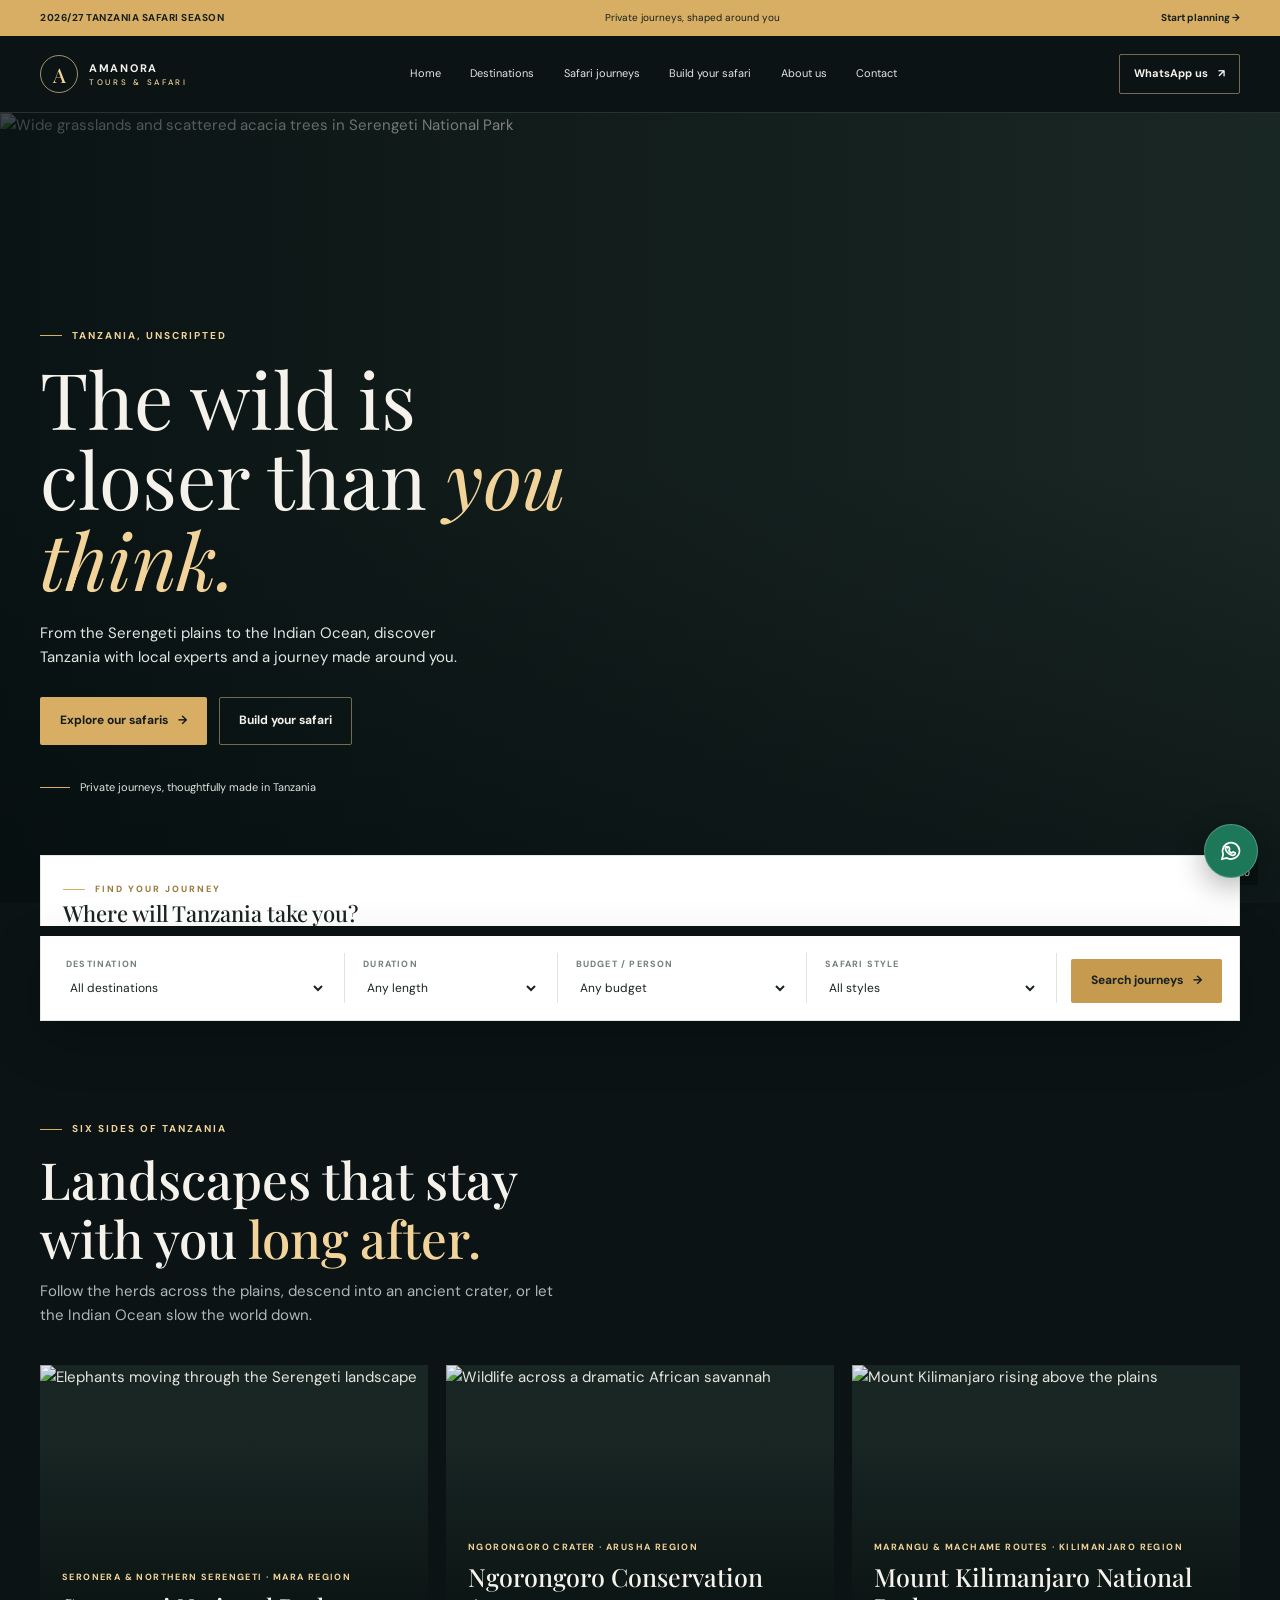
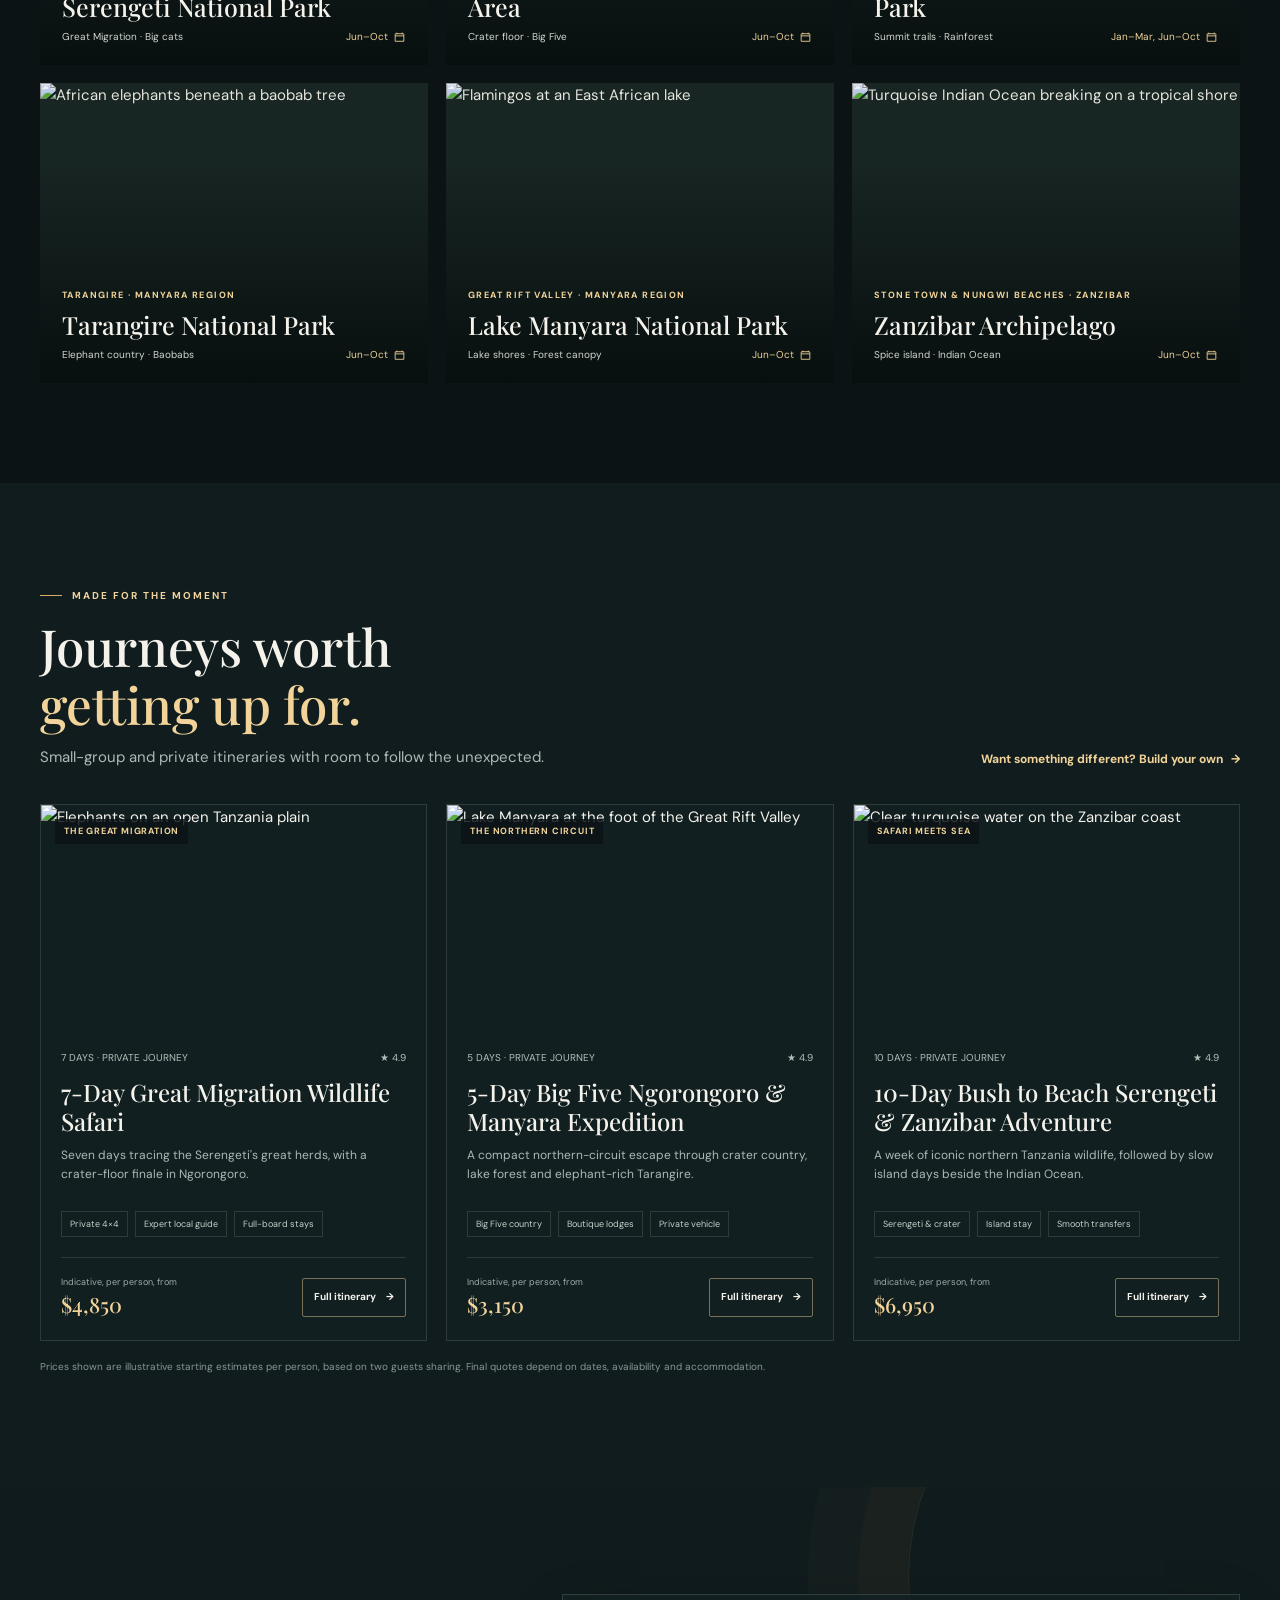
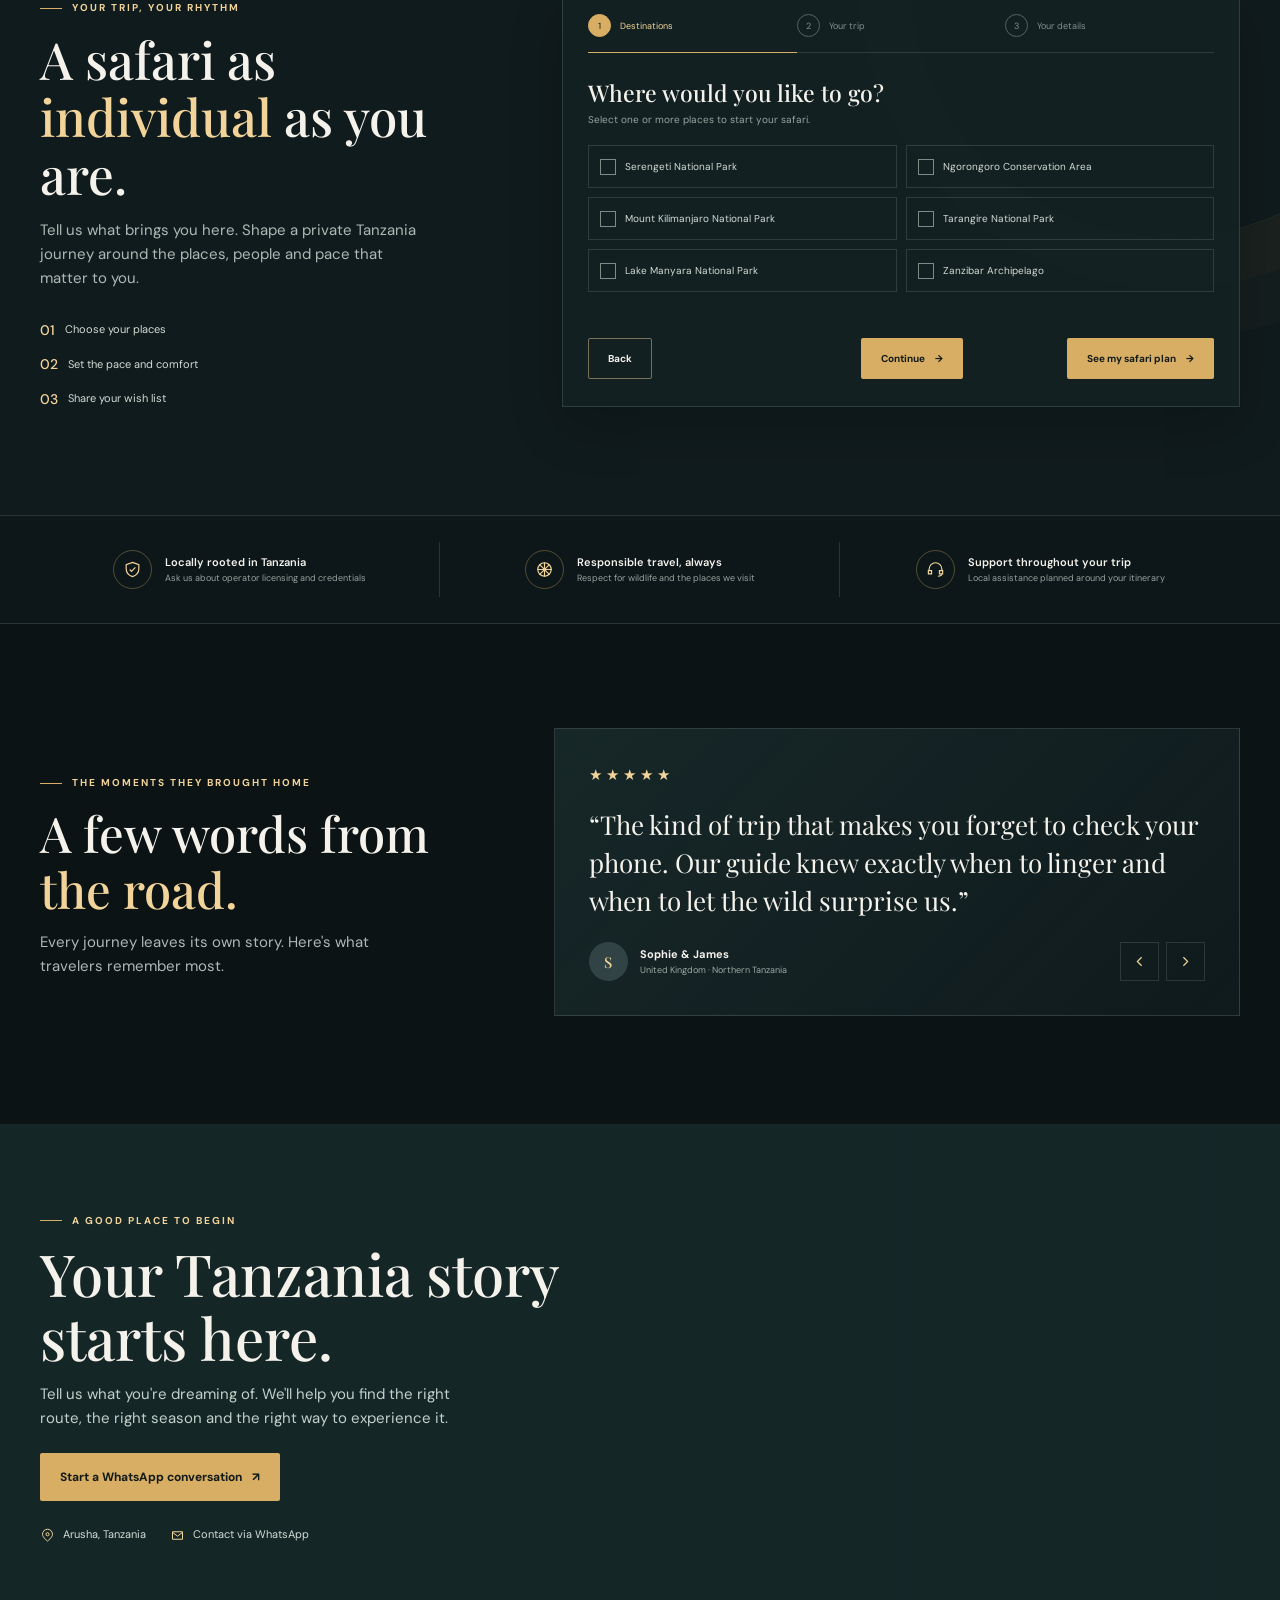
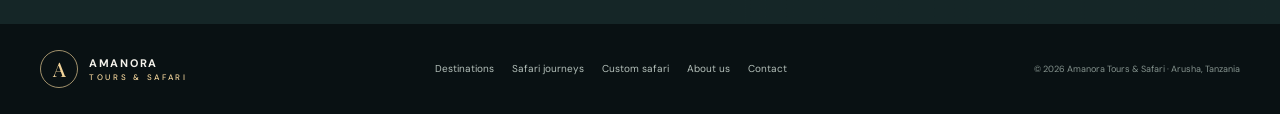
==== index.html @ 61868053 "Add files via upload" ====
<!doctype html>
<html lang="en">
<head>
  <meta charset="utf-8">
  <meta name="viewport" content="width=device-width, initial-scale=1">
  <meta name="theme-color" content="#0b1315">
  <meta name="description" content="Private Tanzania safaris shaped around your pace, from the Serengeti plains to the Indian Ocean.">
  <title>Amanora Tours & Safari | Tanzania, Unscripted</title>
  <link rel="preconnect" href="https://fonts.googleapis.com">
  <link rel="preconnect" href="https://fonts.gstatic.com" crossorigin>
  <link href="https://fonts.googleapis.com/css2?family=DM+Sans:wght@400;500;600;700&family=Playfair+Display:wght@400;500;600&display=swap" rel="stylesheet">
  <link rel="stylesheet" href="styles.css">
</head>
<body>
  <div class="season-bar"><div class="wrap season-bar-inner"><span>2026/27 Tanzania safari season</span><span>Private journeys, shaped around you</span><a href="#builder">Start planning <span aria-hidden="true">→</span></a></div></div>
  <header class="site-header">
    <div class="wrap nav-shell">
      <a class="brand" href="#home" aria-label="Amanora Tours and Safari home">
        <span class="brand-mark" aria-hidden="true">A</span>
        <span class="brand-name">AMANORA<small>TOURS &amp; SAFARI</small></span>
      </a>
      <nav class="nav-links" id="primary-navigation" aria-label="Main navigation">
        <a href="index.html">Home</a>
        <a href="destinations.html">Destinations</a>
        <a href="safaris.html">Safari journeys</a>
        <a href="#builder">Build your safari</a>
        <a href="about.html">About us</a>
        <a href="contact.html">Contact</a>
      </nav>
      <div class="nav-actions">
        <a class="button button-outline whatsapp-link" href="https://wa.me/919779912753?text=Hello%20Amanora%2C%20I%27d%20love%20to%20plan%20a%20Tanzania%20safari." target="_blank" rel="noopener" aria-label="Start a WhatsApp consultation">WhatsApp us <span aria-hidden="true">↗</span></a>
        <button class="menu-toggle" type="button" aria-label="Open navigation" aria-expanded="false" aria-controls="primary-navigation">
          <svg viewBox="0 0 24 24" fill="none" stroke="currentColor" stroke-width="1.7" aria-hidden="true"><path d="M4 7h16M4 12h16M4 17h16"/></svg>
        </button>
      </div>
    </div>
  </header>

  <main>
    <section class="hero" id="home" aria-labelledby="hero-title">
      <img class="hero-image" src="https://upload.wikimedia.org/wikipedia/commons/thumb/0/0b/Serengeti-Landscape-2012.JPG/1920px-Serengeti-Landscape-2012.JPG" alt="Wide grasslands and scattered acacia trees in Serengeti National Park" fetchpriority="high">
      <div class="wrap">
        <div class="hero-content">
          <span class="eyebrow">Tanzania, unscripted</span>
          <h1 id="hero-title">The wild is<br>closer than <em>you think.</em></h1>
          <p class="hero-copy">From the Serengeti plains to the Indian Ocean, discover Tanzania with local experts and a journey made around you.</p>
          <div class="hero-actions">
            <a class="button" href="#packages">Explore our safaris <span aria-hidden="true">→</span></a>
            <a class="button button-outline" href="#builder">Build your safari</a>
          </div>
          <div class="hero-note"><span></span> Private journeys, thoughtfully made in Tanzania</div>
        </div>
      </div>
      <a class="hero-credit" href="https://commons.wikimedia.org/wiki/File:Serengeti-Landscape-2012.JPG" target="_blank" rel="noopener">Photo: Bjørn Christian Tørrissen · CC BY-SA 3.0</a>
    </section>

    <div class="wrap search-wrap" aria-label="Find a safari">
      <div class="search-intro"><span class="eyebrow">Find your journey</span><h2>Where will Tanzania take you?</h2></div>
      <form class="search-bar" id="package-filter">
        <div class="search-field">
          <label for="filter-destination">Destination</label>
          <select id="filter-destination" name="destination">
            <option value="all">All destinations</option>
            <option value="serengeti">Serengeti</option>
            <option value="ngorongoro">Ngorongoro</option>
            <option value="manyara">Lake Manyara</option>
            <option value="tarangire">Tarangire</option>
            <option value="zanzibar">Zanzibar</option>
            <option value="kilimanjaro">Kilimanjaro</option>
          </select>
        </div>
        <div class="search-field">
          <label for="filter-duration">Duration</label>
          <select id="filter-duration" name="duration">
            <option value="all">Any length</option>
            <option value="short">1–5 days</option>
            <option value="week">6–8 days</option>
            <option value="long">9+ days</option>
          </select>
        </div>
        <div class="search-field">
          <label for="filter-budget">Budget / person</label>
          <select id="filter-budget" name="budget">
            <option value="all">Any budget</option>
            <option value="4500">Up to $4,500</option>
            <option value="6500">Up to $6,500</option>
            <option value="9000">Up to $9,000</option>
          </select>
        </div>
        <div class="search-field">
          <label for="filter-style">Safari style</label>
          <select id="filter-style" name="style">
            <option value="all">All styles</option>
            <option value="migration">Wildlife &amp; migration</option>
            <option value="classic">Classic safari</option>
            <option value="bush-beach">Bush &amp; beach</option>
          </select>
        </div>
        <button class="button" type="submit">Search journeys <span aria-hidden="true">→</span></button>
      </form>
    </div>

    <section class="destinations" id="destinations" aria-labelledby="destinations-title">
      <div class="wrap">
        <div class="section-heading">
          <span class="eyebrow">Six sides of Tanzania</span>
          <h2 id="destinations-title">Landscapes that stay<br>with you <span class="gold">long after.</span></h2>
          <p>Follow the herds across the plains, descend into an ancient crater, or let the Indian Ocean slow the world down.</p>
        </div>
        <div class="destination-grid">
          <a class="destination-card" href="#packages" data-set-destination="serengeti" aria-label="Explore Serengeti National Park safaris">
            <img src="https://images.unsplash.com/photo-1516426122078-c23e76319801?auto=format&fit=crop&w=900&q=85" alt="Elephants moving through the Serengeti landscape" loading="lazy">
            <div class="destination-info"><span class="destination-region">Seronera &amp; Northern Serengeti · Mara Region</span><h3>Serengeti National Park</h3><div class="destination-meta"><span>Great Migration · Big cats</span><span>Jun–Oct <svg viewBox="0 0 24 24" fill="none" stroke="currentColor" stroke-width="1.6" aria-hidden="true"><path d="M7 3v3m10-3v3M4 9h16M5 5h14a1 1 0 0 1 1 1v13H4V6a1 1 0 0 1 1-1Z"/></svg></span></div></div>
          </a>
          <a class="destination-card" href="#packages" data-set-destination="ngorongoro" aria-label="Explore Ngorongoro Conservation Area safaris">
            <img src="https://images.unsplash.com/photo-1516026672322-bc52d61a55d5?auto=format&fit=crop&w=900&q=85" alt="Wildlife across a dramatic African savannah" loading="lazy">
            <div class="destination-info"><span class="destination-region">Ngorongoro Crater · Arusha Region</span><h3>Ngorongoro Conservation Area</h3><div class="destination-meta"><span>Crater floor · Big Five</span><span>Jun–Oct <svg viewBox="0 0 24 24" fill="none" stroke="currentColor" stroke-width="1.6" aria-hidden="true"><path d="M7 3v3m10-3v3M4 9h16M5 5h14a1 1 0 0 1 1 1v13H4V6a1 1 0 0 1 1-1Z"/></svg></span></div></div>
          </a>
          <a class="destination-card" href="#builder" data-set-destination="kilimanjaro" aria-label="Plan a Mount Kilimanjaro National Park journey">
            <img src="https://images.unsplash.com/photo-1609198092458-38a293c7ac4b?auto=format&fit=crop&w=900&q=85" alt="Mount Kilimanjaro rising above the plains" loading="lazy">
            <div class="destination-info"><span class="destination-region">Marangu &amp; Machame Routes · Kilimanjaro Region</span><h3>Mount Kilimanjaro National Park</h3><div class="destination-meta"><span>Summit trails · Rainforest</span><span>Jan–Mar, Jun–Oct <svg viewBox="0 0 24 24" fill="none" stroke="currentColor" stroke-width="1.6" aria-hidden="true"><path d="M7 3v3m10-3v3M4 9h16M5 5h14a1 1 0 0 1 1 1v13H4V6a1 1 0 0 1 1-1Z"/></svg></span></div></div>
          </a>
          <a class="destination-card" href="#packages" data-set-destination="tarangire" aria-label="Explore Tarangire National Park safaris">
            <img src="https://images.unsplash.com/photo-1534177616072-ef7dc120449d?auto=format&fit=crop&w=900&q=85" alt="African elephants beneath a baobab tree" loading="lazy">
            <div class="destination-info"><span class="destination-region">Tarangire · Manyara Region</span><h3>Tarangire National Park</h3><div class="destination-meta"><span>Elephant country · Baobabs</span><span>Jun–Oct <svg viewBox="0 0 24 24" fill="none" stroke="currentColor" stroke-width="1.6" aria-hidden="true"><path d="M7 3v3m10-3v3M4 9h16M5 5h14a1 1 0 0 1 1 1v13H4V6a1 1 0 0 1 1-1Z"/></svg></span></div></div>
          </a>
          <a class="destination-card" href="#packages" data-set-destination="manyara" aria-label="Explore Lake Manyara National Park safaris">
            <img src="https://images.unsplash.com/photo-1549366021-9f761d450615?auto=format&fit=crop&w=900&q=85" alt="Flamingos at an East African lake" loading="lazy">
            <div class="destination-info"><span class="destination-region">Great Rift Valley · Manyara Region</span><h3>Lake Manyara National Park</h3><div class="destination-meta"><span>Lake shores · Forest canopy</span><span>Jun–Oct <svg viewBox="0 0 24 24" fill="none" stroke="currentColor" stroke-width="1.6" aria-hidden="true"><path d="M7 3v3m10-3v3M4 9h16M5 5h14a1 1 0 0 1 1 1v13H4V6a1 1 0 0 1 1-1Z"/></svg></span></div></div>
          </a>
          <a class="destination-card" href="#builder" data-set-destination="zanzibar" aria-label="Plan a Zanzibar Archipelago stay">
            <img src="https://images.unsplash.com/photo-1500375592092-40eb2168fd21?auto=format&fit=crop&w=900&q=85" alt="Turquoise Indian Ocean breaking on a tropical shore" loading="lazy">
            <div class="destination-info"><span class="destination-region">Stone Town &amp; Nungwi Beaches · Zanzibar</span><h3>Zanzibar Archipelago</h3><div class="destination-meta"><span>Spice island · Indian Ocean</span><span>Jun–Oct <svg viewBox="0 0 24 24" fill="none" stroke="currentColor" stroke-width="1.6" aria-hidden="true"><path d="M7 3v3m10-3v3M4 9h16M5 5h14a1 1 0 0 1 1 1v13H4V6a1 1 0 0 1 1-1Z"/></svg></span></div></div>
          </a>
        </div>
      </div>
    </section>

    <section class="packages" id="packages" aria-labelledby="packages-title">
      <div class="wrap">
        <div class="package-top">
          <div class="section-heading">
            <span class="eyebrow">Made for the moment</span>
            <h2 id="packages-title">Journeys worth<br><span class="gold">getting up for.</span></h2>
            <p>Small-group and private itineraries with room to follow the unexpected.</p>
          </div>
          <a class="text-link" href="#builder">Want something different? Build your own <span aria-hidden="true">→</span></a>
        </div>
        <div class="package-grid" id="package-list" aria-live="polite"></div>
        <p class="price-note">Prices shown are illustrative starting estimates per person, based on two guests sharing. Final quotes depend on dates, availability and accommodation.</p>
      </div>
    </section>

    <section class="builder" id="builder" aria-labelledby="builder-title">
      <div class="wrap builder-layout">
        <div class="builder-intro">
          <span class="eyebrow">Your trip, your rhythm</span>
          <h2 id="builder-title">A safari as <span class="gold">individual</span> as you are.</h2>
          <p>Tell us what brings you here. Shape a private Tanzania journey around the places, people and pace that matter to you.</p>
          <div class="builder-points"><span><b>01</b> Choose your places</span><span><b>02</b> Set the pace and comfort</span><span><b>03</b> Share your wish list</span></div>
        </div>
        <div class="builder-panel">
          <div class="builder-progress" aria-label="Safari builder progress">
            <div class="progress-step active" data-progress="1"><span>1</span> Destinations</div>
            <div class="progress-step" data-progress="2"><span>2</span> Your trip</div>
            <div class="progress-step" data-progress="3"><span>3</span> Your details</div>
          </div>
          <form class="builder-form" id="builder-form" novalidate>
            <div class="form-step" data-step="1">
              <h3>Where would you like to go?</h3>
              <p class="form-hint">Select one or more places to start your safari.</p>
              <div class="choice-grid">
                <div class="choice"><input id="place-serengeti" name="places" type="checkbox" value="Serengeti National Park"><label for="place-serengeti">Serengeti National Park</label></div>
                <div class="choice"><input id="place-ngorongoro" name="places" type="checkbox" value="Ngorongoro Conservation Area"><label for="place-ngorongoro">Ngorongoro Conservation Area</label></div>
                <div class="choice"><input id="place-kilimanjaro" name="places" type="checkbox" value="Mount Kilimanjaro National Park"><label for="place-kilimanjaro">Mount Kilimanjaro National Park</label></div>
                <div class="choice"><input id="place-tarangire" name="places" type="checkbox" value="Tarangire National Park"><label for="place-tarangire">Tarangire National Park</label></div>
                <div class="choice"><input id="place-manyara" name="places" type="checkbox" value="Lake Manyara National Park"><label for="place-manyara">Lake Manyara National Park</label></div>
                <div class="choice"><input id="place-zanzibar" name="places" type="checkbox" value="Zanzibar Archipelago"><label for="place-zanzibar">Zanzibar Archipelago</label></div>
              </div>
            </div>
            <div class="form-step" data-step="2" hidden>
              <h3>Set the shape of your trip.</h3>
              <p class="form-hint">Dates can be flexible; this helps us tailor a first idea.</p>
              <div class="form-fields">
                <label>Arrival date<input name="date" type="date" required></label>
                <label>Travelers<select name="guests" required><option value="">Select guests</option><option>1 traveler</option><option>2 travelers</option><option>3 travelers</option><option>4 travelers</option><option>5+ travelers</option></select></label>
                <label class="full">Comfort tier<select name="comfort" required><option value="">Choose your style</option><option>Luxury lodge</option><option>Tented camp</option><option>Budget safari</option></select></label>
              </div>
            </div>
            <div class="form-step" data-step="3" hidden>
              <h3>Who are we planning for?</h3>
              <p class="form-hint">Your details stay in this browser until you choose to contact us.</p>
              <div class="form-fields">
                <label>Full name<input name="name" type="text" autocomplete="name" placeholder="Your name" required></label>
                <label>Email address<input name="email" type="email" autocomplete="email" placeholder="you@example.com" required></label>
                <label class="full">What would make this trip unforgettable?<input name="notes" type="text" placeholder="A special occasion, must-see wildlife, or anything else"></label>
              </div>
            </div>
            <div class="form-error" id="builder-error" role="alert" aria-live="polite"></div>
            <div class="form-actions">
              <button class="button button-outline" type="button" id="previous-step" hidden>Back</button>
              <span></span>
              <button class="button" type="button" id="next-step">Continue <span aria-hidden="true">→</span></button>
              <button class="button" type="submit" id="submit-builder" hidden>See my safari plan <span aria-hidden="true">→</span></button>
            </div>
          </form>
        </div>
      </div>
    </section>

    <section class="trust" aria-label="Our commitments">
      <div class="wrap trust-row">
        <div class="trust-item"><span class="trust-icon"><svg viewBox="0 0 24 24" fill="none" stroke="currentColor" stroke-width="1.5" aria-hidden="true"><path d="m12 3 8 3v5c0 5-3.5 8.5-8 10-4.5-1.5-8-5-8-10V6l8-3Z"/><path d="m8.5 12 2.3 2.3 4.8-5"/></svg></span><span><strong>Locally rooted in Tanzania</strong><small>Ask us about operator licensing and credentials</small></span></div>
        <div class="trust-item"><span class="trust-icon"><svg viewBox="0 0 24 24" fill="none" stroke="currentColor" stroke-width="1.5" aria-hidden="true"><path d="M12 3v18M3 12h18M5.6 5.6l12.8 12.8m0-12.8L5.6 18.4"/><circle cx="12" cy="12" r="8.5"/></svg></span><span><strong>Responsible travel, always</strong><small>Respect for wildlife and the places we visit</small></span></div>
        <div class="trust-item"><span class="trust-icon"><svg viewBox="0 0 24 24" fill="none" stroke="currentColor" stroke-width="1.5" aria-hidden="true"><path d="M4 13.5v-2a8 8 0 0 1 16 0v2M4 13.5H3v4h4v-4H4Zm16 0h1v4h-4v-4h3ZM20 17.5c0 2-2.5 3-5 3"/></svg></span><span><strong>Support throughout your trip</strong><small>Local assistance planned around your itinerary</small></span></div>
      </div>
    </section>

    <section class="stories" id="stories" aria-labelledby="stories-title">
      <div class="wrap stories-layout">
        <div class="stories-heading">
          <span class="eyebrow">The moments they brought home</span>
          <h2 id="stories-title">A few words from <span class="gold">the road.</span></h2>
          <p>Every journey leaves its own story. Here's what travelers remember most.</p>
        </div>
        <div class="review" aria-live="polite">
          <div class="review-stars" aria-label="5 out of 5 stars">★★★★★</div>
          <blockquote id="review-quote">“The kind of trip that makes you forget to check your phone. Our guide knew exactly when to linger and when to let the wild surprise us.”</blockquote>
          <div class="review-bottom">
            <div class="review-person"><span class="review-avatar" id="review-avatar">S</span><span><strong id="review-name">Sophie &amp; James</strong><small id="review-detail">United Kingdom · Northern Tanzania</small></span></div>
            <div class="review-controls"><button class="icon-button" id="review-prev" type="button" aria-label="Previous guest story"><svg viewBox="0 0 24 24" fill="none" stroke="currentColor" stroke-width="1.7" aria-hidden="true"><path d="m15 18-6-6 6-6"/></svg></button><button class="icon-button" id="review-next" type="button" aria-label="Next guest story"><svg viewBox="0 0 24 24" fill="none" stroke="currentColor" stroke-width="1.7" aria-hidden="true"><path d="m9 18 6-6-6-6"/></svg></button></div>
          </div>
        </div>
      </div>
    </section>

    <section class="contact" id="contact" aria-labelledby="contact-title">
      <div class="wrap">
        <div class="contact-content">
          <span class="eyebrow">A good place to begin</span>
          <h2 id="contact-title">Your Tanzania story starts here.</h2>
          <p>Tell us what you're dreaming of. We'll help you find the right route, the right season and the right way to experience it.</p>
          <a class="button whatsapp-link" href="https://wa.me/919779912753?text=Hello%20Amanora%2C%20I%27d%20love%20to%20plan%20a%20Tanzania%20safari." target="_blank" rel="noopener">Start a WhatsApp conversation <span aria-hidden="true">↗</span></a>
          <div class="contact-meta"><span><svg viewBox="0 0 24 24" fill="none" stroke="currentColor" stroke-width="1.6" aria-hidden="true"><path d="M20 10c0 5-8 11-8 11S4 15 4 10a8 8 0 1 1 16 0Z"/><circle cx="12" cy="10" r="2.5"/></svg>Arusha, Tanzania</span><span><svg viewBox="0 0 24 24" fill="none" stroke="currentColor" stroke-width="1.6" aria-hidden="true"><path d="M4 6h16v12H4z"/><path d="m4 7 8 6 8-6"/></svg>Contact via WhatsApp</span></div>
        </div>
      </div>
    </section>
  </main>

  <footer class="footer">
    <div class="wrap footer-row">
      <a class="brand" href="index.html"><span class="brand-mark" aria-hidden="true">A</span><span class="brand-name">AMANORA<small>TOURS &amp; SAFARI</small></span></a>
      <div class="footer-links"><a href="destinations.html">Destinations</a><a href="safaris.html">Safari journeys</a><a href="custom-safari.html">Custom safari</a><a href="about.html">About us</a><a href="contact.html">Contact</a></div>
      <p class="footer-note">© <span id="year"></span> Amanora Tours &amp; Safari · Arusha, Tanzania</p>
    </div>
  </footer>
  <a class="whatsapp-float whatsapp-link" href="https://wa.me/919779912753?text=Hello%20Amanora%2C%20I%27d%20love%20to%20plan%20a%20Tanzania%20safari." target="_blank" rel="noopener" aria-label="Start a WhatsApp conversation">
    <svg viewBox="0 0 24 24" fill="none" stroke="currentColor" stroke-width="1.7" aria-hidden="true"><path d="M20.5 11.5a8.5 8.5 0 0 1-12.6 7.4L3 20l1.2-4.6A8.5 8.5 0 1 1 20.5 11.5Z"/><path d="M8.2 8.3c.2-.5.5-.5.8-.5h.4c.2 0 .4 0 .5.4l.7 1.6c.1.3.1.4-.1.6l-.5.6c-.2.2-.2.4 0 .7.6 1 1.3 1.7 2.3 2.2.3.2.5.2.7 0l.7-.8c.2-.2.4-.3.7-.1l1.5.7c.3.2.4.3.4.5 0 .3-.2 1.1-.7 1.5-.5.5-1.1.7-1.8.7-.5 0-1.2-.1-2.2-.6-1.4-.6-2.6-1.6-3.6-2.8-1-1.2-1.5-2.4-1.6-3.3-.1-.6.1-1.2.5-1.7.4-.4.7-.5 1-.5Z"/></svg>
  </a>

  <dialog id="itinerary-dialog" aria-labelledby="dialog-title">
    <div class="dialog-top"><button class="dialog-close" type="button" aria-label="Close itinerary"><svg viewBox="0 0 24 24" fill="none" stroke="currentColor" stroke-width="1.7" aria-hidden="true"><path d="m6 6 12 12M18 6 6 18"/></svg></button></div>
    <div class="dialog-content" id="itinerary-content"></div>
  </dialog>

  <dialog id="confirmation-dialog" aria-labelledby="confirmation-title">
    <div class="dialog-top"><button class="dialog-close" type="button" aria-label="Close confirmation"><svg viewBox="0 0 24 24" fill="none" stroke="currentColor" stroke-width="1.7" aria-hidden="true"><path d="m6 6 12 12M18 6 6 18"/></svg></button></div>
    <div class="confirmation">
      <span class="confirmation-mark" aria-hidden="true">✓</span>
      <h2 id="confirmation-title">Your safari starts to take shape.</h2>
      <p id="confirmation-copy"></p>
      <a class="button whatsapp-link" id="confirmation-whatsapp" href="https://wa.me/919779912753?text=Hello%20Amanora%2C%20I%27d%20love%20to%20plan%20a%20Tanzania%20safari." target="_blank" rel="noopener">Continue on WhatsApp <span aria-hidden="true">↗</span></a>
    </div>
  </dialog>

  <script src="script.js" defer></script>
</body>
</html>
---- styles.css ----
:root {
      color-scheme: dark;
      --ink: #f4f2eb;
      --muted: #aeb9b5;
      --night: #0b1315;
      --deep: #101c1e;
      --panel: #152326;
      --line: rgba(235, 241, 231, .13);
      --gold: #d7ae63;
      --gold-light: #f2d49a;
      --serif: "Playfair Display", Georgia, serif;
      --sans: "DM Sans", sans-serif;
      --content: 1200px;
    }

    * { box-sizing: border-box; }
    html { scroll-behavior: smooth; scroll-padding-top: 90px; }
    body { margin: 0; background: var(--night); color: var(--ink); font: 15px/1.6 var(--sans); }
    body.locked { overflow: hidden; }
    a { color: inherit; text-decoration: none; }
    button, input, select { font: inherit; }
    button, a, select, input { -webkit-tap-highlight-color: transparent; }
    button { color: inherit; }
    img { display: block; width: 100%; }
    .wrap { width: min(var(--content), calc(100% - 48px)); margin-inline: auto; }
    .eyebrow { display: inline-flex; align-items: center; gap: 10px; color: var(--gold-light); font-size: 10px; font-weight: 700; letter-spacing: 2px; text-transform: uppercase; }
    .eyebrow::before { width: 22px; height: 1px; background: var(--gold); content: ""; }
    .section-heading { max-width: 650px; margin-bottom: 38px; }
    .section-heading h2 { margin: 13px 0 12px; font: 500 clamp(34px, 4vw, 52px)/1.14 var(--serif); letter-spacing: 0; }
    .section-heading p { max-width: 520px; margin: 0; color: var(--muted); }
    .gold { color: var(--gold-light); }
    .button { display: inline-flex; min-height: 48px; align-items: center; justify-content: center; gap: 10px; padding: 0 19px; border: 1px solid transparent; border-radius: 2px; background: var(--gold); color: #131a17; font-size: 12px; font-weight: 700; transition: background .2s, color .2s, border-color .2s, transform .2s; cursor: pointer; }
    .button:hover { transform: translateY(-2px); background: var(--gold-light); }
    .button-outline { border-color: rgba(242,212,154,.45); background: transparent; color: var(--ink); }
    .button-outline:hover { border-color: var(--gold-light); background: rgba(215,174,99,.12); color: var(--gold-light); }
    .button svg, .text-link svg { width: 16px; height: 16px; }
    .text-link { display: inline-flex; align-items: center; gap: 8px; color: var(--gold-light); font-size: 12px; font-weight: 700; }
    .text-link:hover { color: #fff; }

    .site-header { position: absolute; z-index: 10; top: 0; left: 0; width: 100%; padding: 22px 0; border-bottom: 1px solid rgba(255,255,255,.12); }
    .nav-shell { display: flex; align-items: center; justify-content: space-between; gap: 24px; }
    .brand { display: inline-flex; align-items: center; gap: 11px; flex: 0 0 auto; }
    .brand-mark { display: grid; width: 38px; height: 38px; place-items: center; border: 1px solid rgba(242,212,154,.65); border-radius: 50%; color: var(--gold-light); font: 500 20px var(--serif); }
    .brand-name { display: grid; gap: 1px; font-size: 11px; font-weight: 700; letter-spacing: 1.7px; line-height: 1.35; }
    .brand-name small { color: var(--gold-light); font-size: 8px; font-weight: 500; letter-spacing: 2.7px; }
    .nav-links { display: flex; align-items: center; gap: clamp(15px, 2.3vw, 30px); }
    .nav-links a { color: #e2e6df; font-size: 11px; transition: color .2s; }
    .nav-links a:hover { color: var(--gold-light); }
    .nav-actions { display: flex; align-items: center; gap: 14px; }
    .nav-actions .button { min-height: 40px; padding-inline: 14px; font-size: 11px; }
    .menu-toggle { display: none; width: 42px; height: 42px; place-items: center; border: 1px solid var(--line); background: rgba(12,20,21,.5); cursor: pointer; }
    .menu-toggle svg { width: 20px; height: 20px; }

    .hero { position: relative; display: flex; min-height: 760px; min-height: min(840px, 100svh); align-items: center; isolation: isolate; overflow: hidden; background: #1b2926; }
    .hero::before { position: absolute; z-index: -1; inset: 0; background: linear-gradient(90deg, rgba(5,13,14,.79) 0%, rgba(5,13,14,.47) 44%, rgba(5,13,14,.08) 100%), linear-gradient(0deg, rgba(7,15,16,.64) 0%, transparent 53%); content: ""; }
    .hero-content { width: min(740px, 70%); padding-top: 76px; }
    .hero .eyebrow { margin-bottom: 14px; }
    .hero h1 { max-width: 730px; margin: 0; font: 400 clamp(52px, 7vw, 86px)/1.03 var(--serif); letter-spacing: 0; }
    .hero h1 em { color: var(--gold-light); font-weight: 400; }
    .hero-copy { max-width: 490px; margin: 22px 0 28px; color: #e2e8e2; font-size: 15px; }
    .hero-actions { display: flex; flex-wrap: wrap; gap: 12px; }
    .hero-note { display: flex; align-items: center; gap: 10px; margin-top: 34px; color: #e0e5df; font-size: 11px; }
    .hero-note span { width: 30px; height: 1px; background: var(--gold); }
    .search-wrap { position: relative; z-index: 2; margin-top: -57px; }
    .search-bar { display: grid; grid-template-columns: 1.2fr .9fr 1fr 1.1fr auto; align-items: end; gap: 0; padding: 17px; border: 1px solid rgba(255,255,255,.17); background: rgba(13,25,27,.89); box-shadow: 0 16px 60px rgba(0,0,0,.25); backdrop-filter: blur(18px); }
    .search-field { display: grid; gap: 5px; padding: 4px 18px; border-right: 1px solid var(--line); }
    .search-field:first-child { padding-left: 8px; }
    .search-field label { color: #95a7a1; font-size: 9px; font-weight: 700; letter-spacing: 1.2px; text-transform: uppercase; }
    .search-field select { width: 100%; padding: 2px 22px 2px 0; border: 0; outline: 0; background-color: transparent; color: var(--ink); font-size: 12px; }
    .search-field option { background: var(--deep); }
    .search-bar .button { min-height: 44px; margin-left: 14px; white-space: nowrap; }

    .destinations { padding: 108px 0 100px; background: var(--night); }
    .destination-grid { display: grid; grid-template-columns: repeat(3, 1fr); gap: 18px; }
    .destination-card { position: relative; display: block; min-height: 300px; overflow: hidden; background: #192725; }
    .destination-card img { position: absolute; inset: 0; height: 100%; object-fit: cover; transition: transform .6s; }
    .destination-card:hover img { transform: scale(1.055); }
    .destination-card::after { position: absolute; inset: 0; background: linear-gradient(0deg, rgba(6,13,13,.93), rgba(6,13,13,.06) 75%); content: ""; }
    .destination-info { position: absolute; z-index: 1; right: 22px; bottom: 20px; left: 22px; }
    .destination-region { color: var(--gold-light); font-size: 9px; font-weight: 700; letter-spacing: 1.4px; text-transform: uppercase; }
    .destination-info h3 { margin: 5px 0 7px; font: 500 25px/1.2 var(--serif); }
    .destination-meta { display: flex; align-items: center; justify-content: space-between; gap: 10px; color: #d0d8d1; font-size: 10px; }
    .destination-meta span:last-child { display: inline-flex; align-items: center; gap: 5px; color: var(--gold-light); }
    .destination-meta svg { width: 13px; height: 13px; }

    .packages { padding: 96px 0 112px; background: var(--deep); }
    .package-top { display: flex; align-items: end; justify-content: space-between; gap: 20px; margin-bottom: 35px; }
    .package-top .section-heading { margin-bottom: 0; }
    .package-grid { display: grid; grid-template-columns: repeat(3, 1fr); gap: 19px; }
    .package-card { display: flex; min-width: 0; flex-direction: column; border: 1px solid var(--line); background: #111f21; transition: border-color .2s, transform .2s; }
    .package-card:hover { transform: translateY(-4px); border-color: rgba(215,174,99,.53); }
    .package-photo { position: relative; height: 225px; overflow: hidden; }
    .package-photo img { height: 100%; object-fit: cover; transition: transform .5s; }
    .package-card:hover .package-photo img { transform: scale(1.045); }
    .package-tag { position: absolute; top: 14px; left: 14px; padding: 5px 9px; background: rgba(11,19,21,.83); color: var(--gold-light); font-size: 9px; font-weight: 700; letter-spacing: .8px; text-transform: uppercase; }
    .package-body { display: flex; flex: 1; flex-direction: column; padding: 20px; }
    .package-meta { display: flex; justify-content: space-between; gap: 12px; color: #b3c0ba; font-size: 10px; }
    .package-body h3 { margin: 12px 0 9px; font: 500 24px/1.22 var(--serif); }
    .package-body p { min-height: 48px; margin: 0; color: var(--muted); font-size: 12px; }
    .package-perks { display: flex; flex-wrap: wrap; gap: 7px; margin: 17px 0 20px; }
    .package-perks span { padding: 5px 8px; border: 1px solid var(--line); color: #c5d0ca; font-size: 9px; }
    .package-bottom { display: flex; align-items: center; justify-content: space-between; gap: 10px; margin-top: auto; padding-top: 17px; border-top: 1px solid var(--line); }
    .package-price small { display: block; color: #9dacaa; font-size: 9px; }
    .package-price strong { color: var(--gold-light); font: 500 21px var(--serif); }
    .package-bottom .button { min-height: 39px; padding-inline: 11px; font-size: 10px; }
    .empty-state { grid-column: 1 / -1; padding: 42px 20px; border: 1px dashed var(--line); color: var(--muted); text-align: center; }
    .price-note { margin: 18px 0 0; color: #879994; font-size: 10px; }

    .builder { position: relative; padding: 105px 0; background: #101b1d; overflow: hidden; }
    .builder::before { position: absolute; top: -170px; right: -150px; width: 520px; height: 520px; border: 1px solid rgba(215,174,99,.11); border-radius: 50%; box-shadow: 0 0 0 50px rgba(215,174,99,.025), 0 0 0 100px rgba(215,174,99,.018); content: ""; }
    .builder-layout { position: relative; display: grid; grid-template-columns: .8fr 1.2fr; align-items: center; gap: 70px; }
    .builder-intro h2 { max-width: 440px; margin: 15px 0; font: 500 clamp(36px, 4vw, 52px)/1.12 var(--serif); }
    .builder-intro p { max-width: 390px; margin: 0; color: var(--muted); }
    .builder-points { display: grid; gap: 12px; margin-top: 29px; color: #d3dbd4; font-size: 11px; }
    .builder-points span { display: flex; align-items: center; gap: 10px; }
    .builder-points b { color: var(--gold-light); font-size: 14px; font-weight: 500; }
    .builder-panel { border: 1px solid rgba(234,240,230,.14); background: rgba(19,33,35,.83); box-shadow: 0 18px 50px rgba(0,0,0,.2); }
    .builder-progress { display: grid; grid-template-columns: repeat(3, 1fr); padding: 19px 25px 0; }
    .progress-step { display: flex; align-items: center; gap: 9px; padding-bottom: 15px; border-bottom: 1px solid var(--line); color: #81918d; font-size: 9px; }
    .progress-step span { display: grid; width: 23px; height: 23px; place-items: center; border: 1px solid #55645f; border-radius: 50%; font-size: 9px; }
    .progress-step.active { border-color: var(--gold); color: var(--gold-light); }
    .progress-step.active span, .progress-step.done span { border-color: var(--gold); background: var(--gold); color: #101817; }
    .builder-form { padding: 24px 25px 27px; }
    .form-step[hidden] { display: none; }
    .form-step h3 { margin: 0 0 4px; font: 500 23px var(--serif); }
    .form-hint { margin: 0 0 17px; color: #96a59f; font-size: 10px; }
    .choice-grid { display: grid; grid-template-columns: repeat(2, 1fr); gap: 9px; }
    .choice { position: relative; }
    .choice input { position: absolute; width: 1px; height: 1px; opacity: 0; }
    .choice label { display: flex; min-height: 43px; align-items: center; gap: 9px; padding: 9px 11px; border: 1px solid var(--line); color: #d3dbd4; font-size: 10px; cursor: pointer; transition: border-color .2s, background .2s; }
    .choice label::before { width: 14px; height: 14px; flex: 0 0 auto; border: 1px solid #7c8d86; content: ""; }
    .choice input:checked + label { border-color: var(--gold); background: rgba(215,174,99,.08); }
    .choice input:checked + label::before { border-color: var(--gold); background: var(--gold); box-shadow: inset 0 0 0 3px #142022; }
    .choice input:focus-visible + label { outline: 2px solid var(--gold-light); outline-offset: 2px; }
    .form-fields { display: grid; grid-template-columns: repeat(2, 1fr); gap: 14px; }
    .form-fields label { display: grid; gap: 6px; color: #aebbb4; font-size: 10px; }
    .form-fields input, .form-fields select { width: 100%; min-height: 43px; padding: 0 11px; border: 1px solid var(--line); border-radius: 0; outline: 0; background: #101b1d; color: var(--ink); font-size: 11px; }
    .form-fields input:focus, .form-fields select:focus { border-color: var(--gold); }
    .form-fields input[type="date"] { color-scheme: dark; }
    .form-fields .full { grid-column: 1 / -1; }
    .form-actions { display: flex; align-items: center; justify-content: space-between; gap: 12px; margin-top: 21px; }
    .form-actions .button { min-height: 41px; font-size: 10px; }
    .form-error { min-height: 16px; margin: 9px 0 0; color: #efaa8e; font-size: 10px; }

    .trust { padding: 26px 0; border-block: 1px solid var(--line); background: #0d1719; }
    .trust-row { display: grid; grid-template-columns: repeat(3, 1fr); }
    .trust-item { display: flex; align-items: center; justify-content: center; gap: 13px; padding: 8px 18px; border-right: 1px solid var(--line); }
    .trust-item:last-child { border: 0; }
    .trust-icon { display: grid; width: 39px; height: 39px; flex: 0 0 auto; place-items: center; border: 1px solid rgba(215,174,99,.35); border-radius: 50%; color: var(--gold-light); }
    .trust-icon svg { width: 19px; height: 19px; }
    .trust-item strong { display: block; font-size: 11px; font-weight: 600; }
    .trust-item small { display: block; color: #95a39e; font-size: 9px; }

    .stories { padding: 104px 0 108px; background: var(--night); }
    .stories-layout { display: grid; grid-template-columns: .78fr 1.22fr; align-items: center; gap: 75px; }
    .stories-heading h2 { margin: 14px 0; font: 500 clamp(35px, 4vw, 49px)/1.13 var(--serif); }
    .stories-heading p { max-width: 350px; margin: 0; color: var(--muted); }
    .review { min-height: 250px; padding: 34px; border: 1px solid var(--line); background: linear-gradient(135deg, rgba(24,41,42,.92), rgba(17,29,31,.7)); }
    .review-stars { color: var(--gold-light); letter-spacing: 4px; }
    .review blockquote { min-height: 90px; margin: 19px 0 23px; font: 400 clamp(19px, 2.2vw, 26px)/1.45 var(--serif); }
    .review-bottom { display: flex; align-items: center; justify-content: space-between; gap: 15px; }
    .review-person { display: flex; align-items: center; gap: 12px; }
    .review-avatar { display: grid; width: 39px; height: 39px; place-items: center; border-radius: 50%; background: #324345; color: var(--gold-light); font: 500 15px var(--serif); }
    .review-person strong { display: block; font-size: 11px; }
    .review-person small { display: block; color: #9caaa4; font-size: 9px; }
    .review-controls { display: flex; gap: 7px; }
    .icon-button { display: grid; width: 39px; height: 39px; place-items: center; border: 1px solid var(--line); background: transparent; color: var(--gold-light); cursor: pointer; transition: background .2s; }
    .icon-button:hover { background: rgba(215,174,99,.12); }
    .icon-button svg { width: 17px; height: 17px; }

    .contact { position: relative; padding: 80px 0; background: #152627; overflow: hidden; }
    .contact::after { position: absolute; top: 0; right: 0; width: 43%; height: 100%; background: linear-gradient(90deg, #152627, rgba(21,38,39,.22)), url("https://images.unsplash.com/photo-1516426122078-c23e76319801?auto=format&fit=crop&w=1200&q=85") center 52% / cover; content: ""; opacity: .56; }
    .contact-content { position: relative; z-index: 1; max-width: 600px; }
    .contact h2 { max-width: 570px; margin: 13px 0 13px; font: 500 clamp(38px, 5vw, 58px)/1.1 var(--serif); }
    .contact p { max-width: 445px; margin: 0 0 23px; color: #c3d0c9; }
    .contact-meta { display: flex; flex-wrap: wrap; gap: 24px; margin-top: 25px; color: #d4ddd7; font-size: 11px; }
    .contact-meta span { display: flex; align-items: center; gap: 8px; }
    .contact-meta svg { width: 15px; height: 15px; color: var(--gold-light); }

    .footer { padding: 26px 0; background: #091113; }
    .footer-row { display: flex; align-items: center; justify-content: space-between; gap: 20px; }
    .footer-note { margin: 0; color: #85938e; font-size: 9px; }
    .footer-links { display: flex; flex-wrap: wrap; gap: 18px; color: #b4c0ba; font-size: 10px; }
    .footer-links a:hover { color: var(--gold-light); }
    .whatsapp-float { position: fixed; z-index: 8; right: 22px; bottom: 22px; display: grid; width: 54px; height: 54px; place-items: center; border: 1px solid rgba(255,255,255,.25); border-radius: 50%; background: #1c7858; color: white; box-shadow: 0 8px 30px rgba(0,0,0,.32); transition: transform .2s; }
    .whatsapp-float:hover { transform: translateY(-3px); }
    .whatsapp-float svg { width: 24px; height: 24px; }

    dialog { width: min(690px, calc(100% - 28px)); max-height: min(86vh, 820px); padding: 0; overflow: auto; border: 1px solid rgba(242,212,154,.35); background: #101d1f; color: var(--ink); box-shadow: 0 28px 100px rgba(0,0,0,.65); }
    dialog::backdrop { background: rgba(3,8,9,.76); backdrop-filter: blur(5px); }
    .dialog-top { position: sticky; z-index: 2; top: 0; display: flex; justify-content: flex-end; padding: 12px 12px 0; background: linear-gradient(#101d1f 75%, transparent); }
    .dialog-close { display: grid; width: 38px; height: 38px; place-items: center; border: 1px solid var(--line); background: #101d1f; color: var(--ink); cursor: pointer; }
    .dialog-close svg { width: 18px; height: 18px; }
    .dialog-content { padding: 6px 34px 34px; }
    .dialog-content h2 { margin: 8px 0; font: 500 34px/1.2 var(--serif); }
    .dialog-subtitle { margin: 0; color: var(--muted); font-size: 12px; }
    .dialog-facts { display: flex; flex-wrap: wrap; gap: 17px; margin: 20px 0; padding: 14px 0; border-block: 1px solid var(--line); color: #d7dfd8; font-size: 10px; }
    .dialog-section { margin: 20px 0; }
    .dialog-section h3 { margin: 0 0 10px; color: var(--gold-light); font-size: 10px; letter-spacing: 1.3px; text-transform: uppercase; }
    .itinerary { display: grid; gap: 11px; }
    .itinerary-day { display: grid; grid-template-columns: 56px 1fr; gap: 10px; color: #c4d0ca; font-size: 11px; }
    .itinerary-day strong { color: var(--gold-light); font-size: 10px; }
    .included-list { display: grid; grid-template-columns: repeat(2, 1fr); gap: 8px 15px; color: #c4d0ca; font-size: 10px; }
    .included-list span::before { margin-right: 7px; color: var(--gold-light); content: "+"; }
    .excluded-list span::before { color: #be9480; content: "-"; }
    .dialog-footer { display: flex; align-items: center; justify-content: space-between; gap: 15px; margin-top: 24px; padding-top: 18px; border-top: 1px solid var(--line); }
    .dialog-price small { display: block; color: #9eaca5; font-size: 9px; }
    .dialog-price strong { color: var(--gold-light); font: 500 23px var(--serif); }
    .confirmation { padding: 42px 34px; text-align: center; }
    .confirmation-mark { display: grid; width: 54px; height: 54px; margin: 0 auto 16px; place-items: center; border: 1px solid var(--gold); border-radius: 50%; color: var(--gold-light); font-size: 23px; }
    .confirmation h2 { margin: 0 0 10px; font: 500 31px var(--serif); }
    .confirmation p { max-width: 430px; margin: 0 auto 20px; color: var(--muted); font-size: 12px; }

    @media (max-width: 1020px) {
      .nav-links { gap: 13px; }
      .nav-links a { font-size: 10px; }
      .nav-actions .button { padding-inline: 10px; }
      .builder-layout { gap: 38px; }
      .stories-layout { gap: 42px; }
    }
    @media (max-width: 820px) {
      .wrap { width: min(var(--content), calc(100% - 36px)); }
      .site-header { padding: 14px 0; }
      .nav-actions .button { display: none; }
      .menu-toggle { display: grid; }
      .nav-links { position: absolute; top: 70px; right: 18px; left: 18px; display: none; align-items: stretch; flex-direction: column; gap: 0; padding: 8px 18px; border: 1px solid var(--line); background: rgba(11,19,21,.97); box-shadow: 0 18px 40px rgba(0,0,0,.4); }
      .nav-links.open { display: flex; }
      .nav-links a { padding: 12px 0; border-bottom: 1px solid var(--line); font-size: 12px; }
      .nav-links a:last-child { border: 0; }
      .hero { min-height: 710px; min-height: 90svh; }
      .hero-content { width: min(630px, 90%); padding-top: 66px; }
      .hero h1 { font-size: clamp(51px, 9vw, 72px); }
      .search-wrap { margin-top: -37px; }
      .search-bar { grid-template-columns: repeat(2, 1fr); gap: 8px; }
      .search-field { min-height: 57px; padding: 5px 11px; border-right: 0; border-bottom: 1px solid var(--line); }
      .search-field:first-child { padding-left: 11px; }
      .search-bar .button { grid-column: 1 / -1; margin: 5px 0 0; }
      .destination-grid, .package-grid { grid-template-columns: repeat(2, 1fr); }
      .destination-card:last-child { grid-column: span 2; }
      .builder-layout, .stories-layout { grid-template-columns: 1fr; }
      .builder-intro { max-width: 600px; }
      .builder-points { grid-template-columns: repeat(3, 1fr); }
      .stories-heading { max-width: 550px; }
      .contact::after { width: 55%; opacity: .36; }
    }
    @media (max-width: 560px) {
      .wrap { width: calc(100% - 32px); }
      .brand-name { font-size: 10px; }
      .hero { min-height: 680px; min-height: 83svh; align-items: flex-end; padding-bottom: 83px; }
      .hero::before { background: linear-gradient(90deg, rgba(5,13,14,.67), rgba(5,13,14,.23)), linear-gradient(0deg, rgba(7,15,16,.78), rgba(7,15,16,.02) 84%); }
      .hero-content { width: 100%; padding-top: 110px; }
      .hero h1 { max-width: 440px; font-size: clamp(47px, 13vw, 65px); }
      .hero-copy { max-width: 380px; font-size: 13px; }
      .hero-actions .button { min-height: 44px; padding-inline: 13px; font-size: 10px; }
      .hero-note { margin-top: 23px; font-size: 9px; }
      .search-wrap { margin-top: -50px; }
      .search-bar { padding: 11px; }
      .search-field { padding: 4px 7px; }
      .search-field:first-child { padding-left: 7px; }
      .search-field select { font-size: 10px; }
      .search-field label { font-size: 8px; }
      .destinations, .packages, .stories { padding: 75px 0; }
      .section-heading { margin-bottom: 28px; }
      .section-heading h2 { font-size: 37px; }
      .section-heading p { font-size: 12px; }
      .destination-grid, .package-grid { grid-template-columns: 1fr; gap: 13px; }
      .destination-card, .destination-card:last-child { min-height: 285px; grid-column: auto; }
      .package-top { align-items: start; flex-direction: column; }
      .package-photo { height: 215px; }
      .package-body h3 { font-size: 25px; }
      .builder { padding: 76px 0; }
      .builder-layout { gap: 29px; }
      .builder-intro h2 { font-size: 40px; }
      .builder-points { grid-template-columns: 1fr; gap: 8px; }
      .builder-progress { padding: 15px 15px 0; }
      .progress-step { gap: 5px; font-size: 8px; }
      .progress-step span { width: 20px; height: 20px; }
      .builder-form { padding: 20px 15px; }
      .choice-grid { grid-template-columns: 1fr; gap: 7px; }
      .choice label { min-height: 39px; }
      .trust-row { grid-template-columns: 1fr; }
      .trust-item { justify-content: start; padding: 12px 4px; border-right: 0; border-bottom: 1px solid var(--line); }
      .trust-item:last-child { border-bottom: 0; }
      .stories-layout { gap: 25px; }
      .review { min-height: 0; padding: 23px 19px; }
      .review blockquote { min-height: 118px; font-size: 21px; }
      .contact { padding: 68px 0; }
      .contact::after { width: 100%; opacity: .23; }
      .contact h2 { font-size: 43px; }
      .footer-row { align-items: flex-start; flex-direction: column; }
      .footer-links { gap: 13px; }
      .whatsapp-float { right: 14px; bottom: 14px; width: 49px; height: 49px; }
      .dialog-content { padding: 3px 20px 24px; }
      .dialog-content h2 { font-size: 28px; }
      .included-list { grid-template-columns: 1fr; }
      .dialog-footer { align-items: flex-start; flex-direction: column; }
      .dialog-footer .button { width: 100%; }
    }
    @media (prefers-reduced-motion: reduce) {
      *, *::before, *::after { scroll-behavior: auto !important; transition-duration: .01ms !important; animation-duration: .01ms !important; }
    }

/* Travel-led homepage layout inspired by the reference site. */
.season-bar { position: relative; z-index: 12; background: var(--gold); color: #17201d; font-size: 10px; }
.season-bar-inner { display: flex; min-height: 36px; align-items: center; justify-content: space-between; gap: 16px; }
.season-bar-inner > span:first-child { font-weight: 700; letter-spacing: .5px; text-transform: uppercase; }
.season-bar-inner a { font-weight: 700; }
.season-bar-inner a:hover { text-decoration: underline; }
.site-header { top: 36px; padding: 18px 0; background: linear-gradient(180deg, rgba(8,17,18,.58), transparent); }
.hero { min-height: min(790px, 88svh); }
.hero-image { position: absolute; z-index: -2; inset: 0; height: 100%; object-fit: cover; object-position: center 48%; }
.hero-credit { position: absolute; right: 22px; bottom: 18px; padding: 5px 8px; background: rgba(5,13,14,.55); color: #e2e8e2; font-size: 9px; }
.hero-credit:hover { color: var(--gold-light); }
.hero::before { background: linear-gradient(90deg, rgba(5,13,14,.76) 0%, rgba(5,13,14,.43) 47%, rgba(5,13,14,.06) 100%), linear-gradient(0deg, rgba(7,15,16,.63) 0%, transparent 55%); }
.hero-content { padding-top: 100px; }
.hero h1 { max-width: 680px; font-size: clamp(52px, 6.5vw, 78px); }
.hero-copy { max-width: 450px; }
.search-wrap { margin-top: -48px; }
.search-intro { display: block; padding: 17px 22px 0; border: 1px solid rgba(18,32,29,.1); border-bottom: 0; background: #fff; }
.search-intro .eyebrow { color: #9a7738; font-size: 9px; }
.search-intro h2 { margin: 3px 0 10px; color: #19231f; font: 500 22px/1.2 var(--serif); }
.search-bar { border-top: 0; }
.search-bar { grid-template-columns: 1.15fr .85fr 1fr 1fr auto; border-color: rgba(18,32,29,.1); background: #fff; color: #19231f; box-shadow: 0 18px 55px rgba(0,0,0,.2); backdrop-filter: none; }
.search-field { border-color: rgba(23,42,37,.13); }
.search-field label { color: #718079; }
.search-field select { color: #19231f; }
.search-field option { background: #fff; color: #19231f; }
.search-bar .button { background: #c69b50; color: #17201d; }
.search-bar .button:hover { background: #d8b36d; }
.destinations { padding-top: 92px; }
@media (max-width: 820px) {
  .season-bar-inner { justify-content: center; }
  .season-bar-inner > span:nth-child(2) { display: none; }
  .site-header { top: 36px; }
  .search-bar { background: #fff; }
  .search-field select { color: #19231f; }
}
@media (max-width: 560px) {
  .season-bar { font-size: 9px; }
  .season-bar-inner { min-height: 34px; }
  .season-bar-inner a { margin-left: auto; }
  .site-header { top: 34px; }
  .hero { min-height: 690px; min-height: 84svh; }
  .hero-content { padding-top: 128px; }
  .hero-credit { right: 16px; bottom: 12px; font-size: 8px; }
  .search-wrap { margin-top: -42px; }
}

/* Keep the main navigation available while visitors browse. */
.site-header { position: sticky; z-index: 20; top: 0; background: #0b1315; }
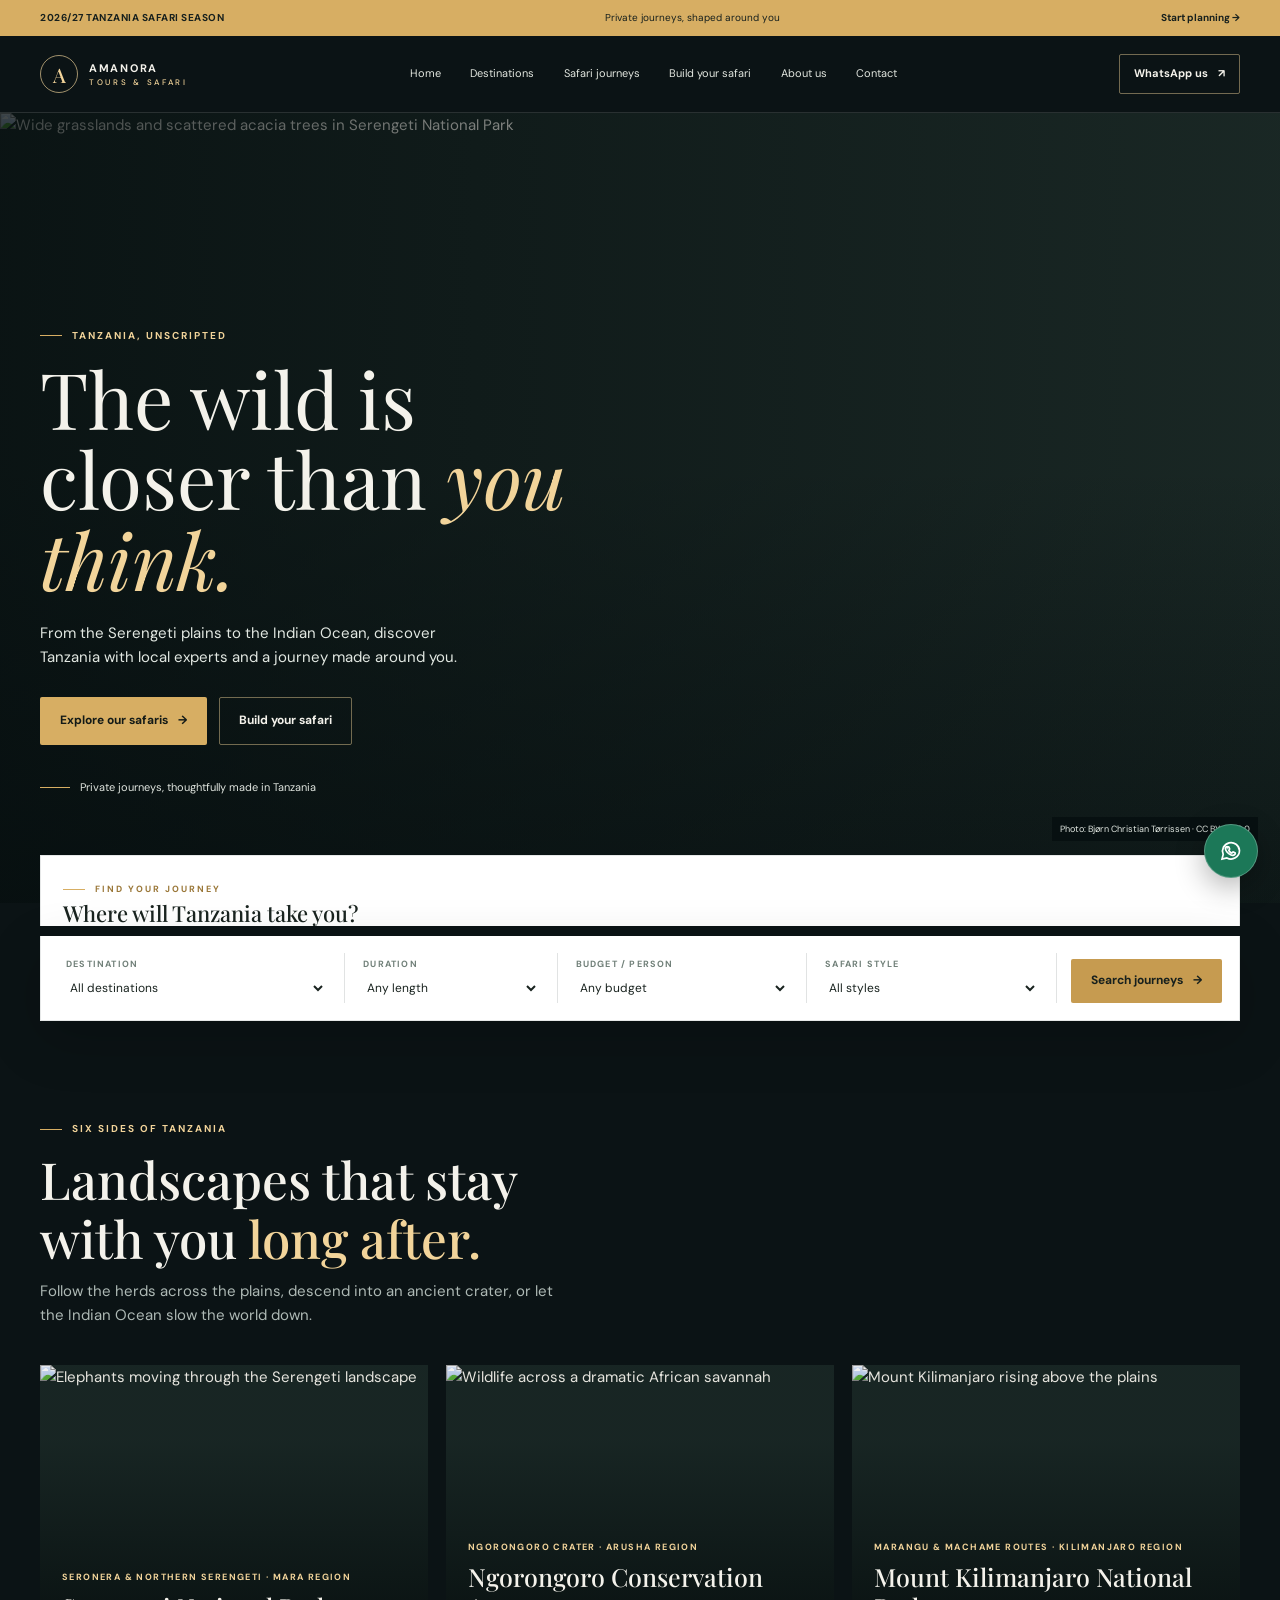
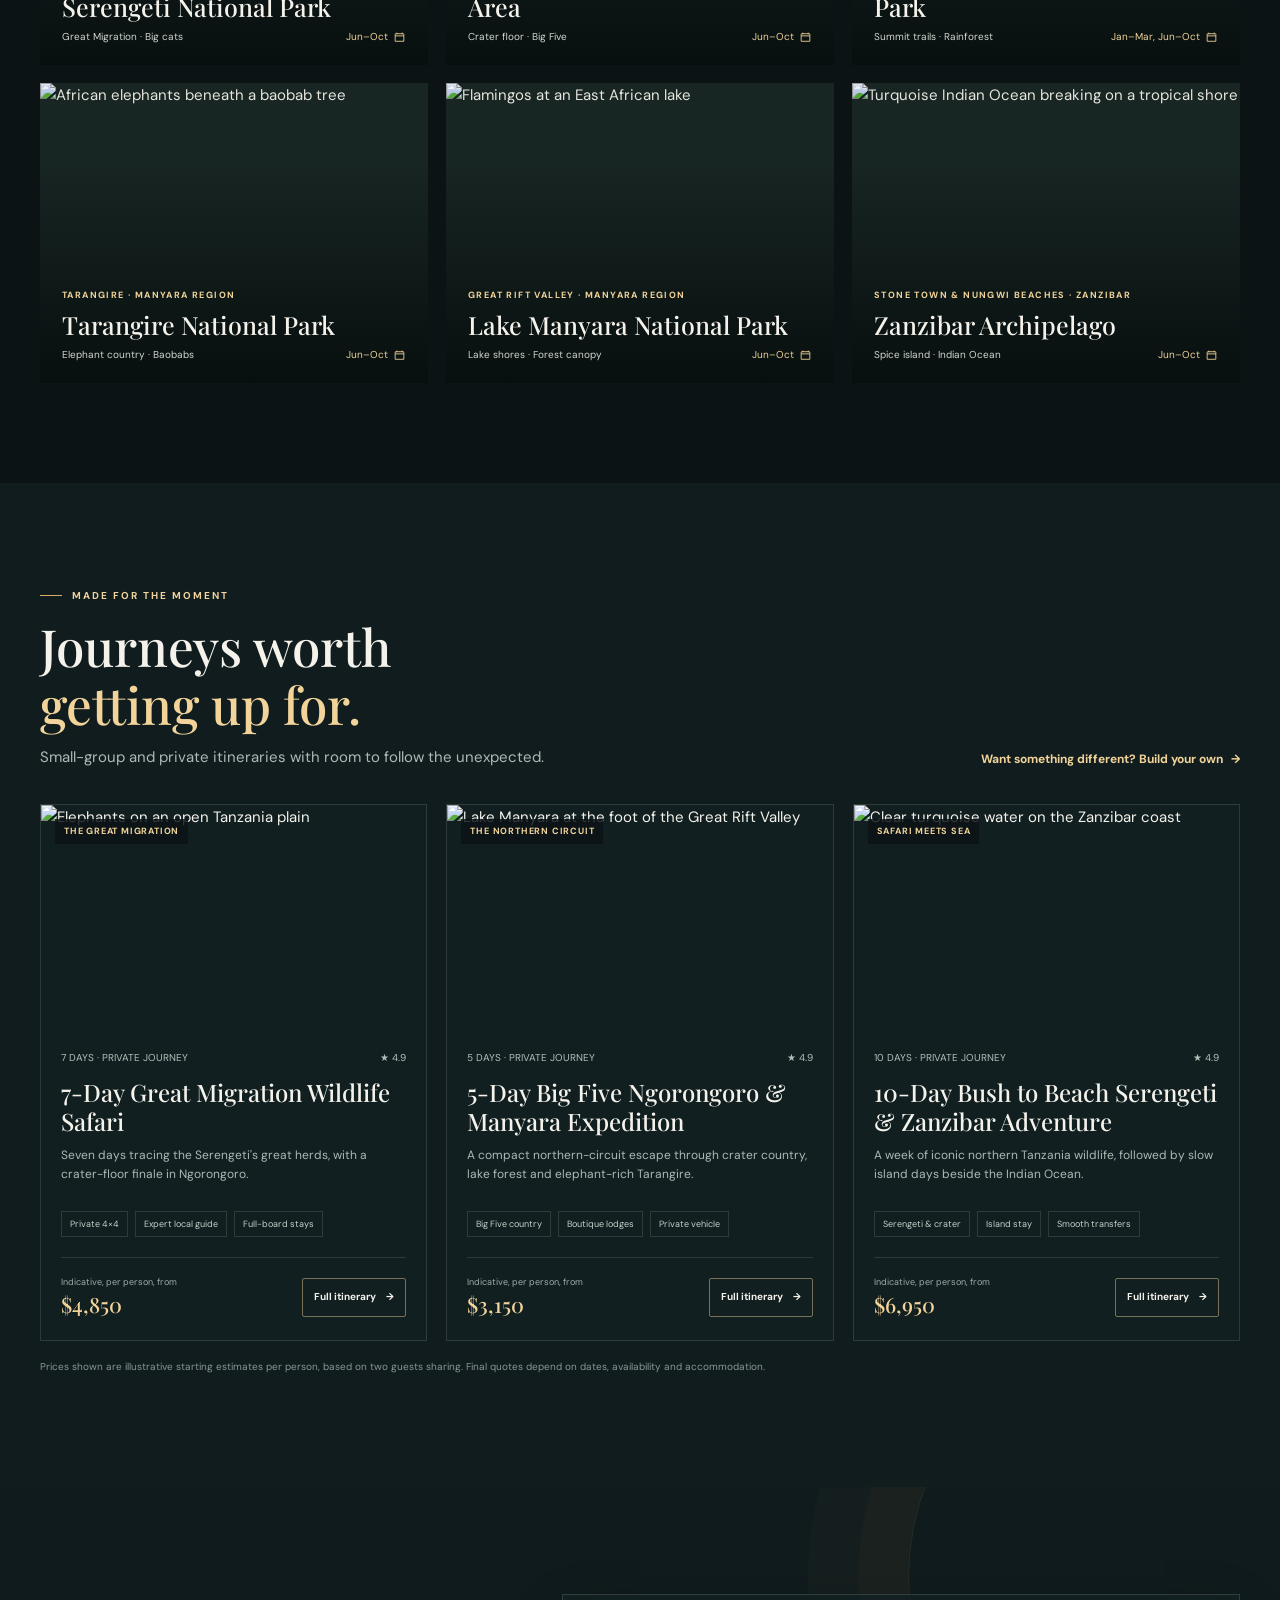
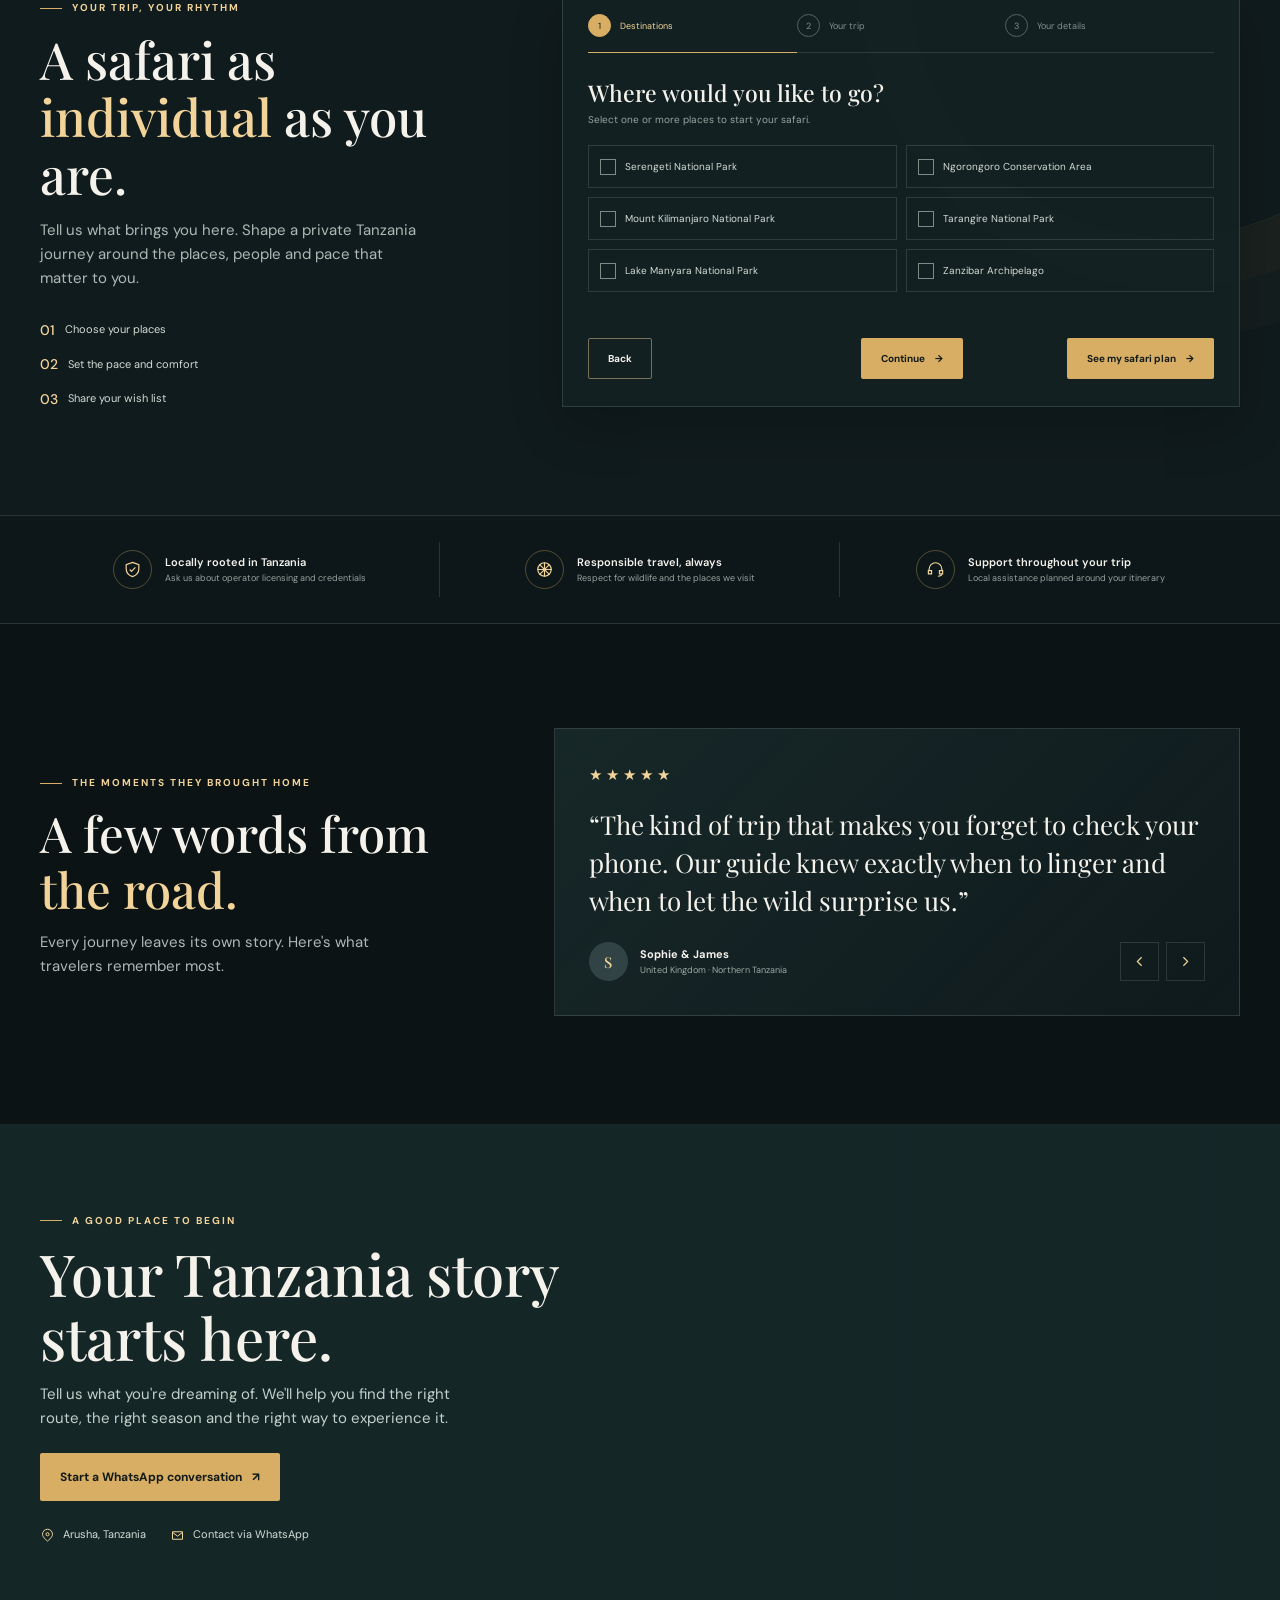
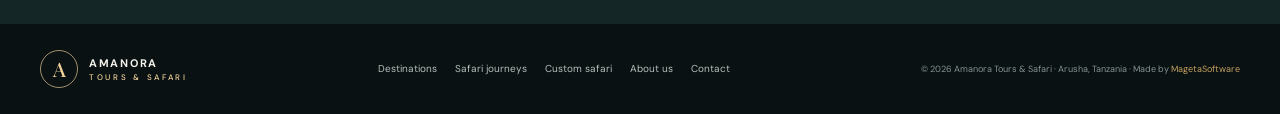
==== commit 686b97dd: "Add files via upload" ====
--- a/index.html
+++ b/index.html
@@ -251,7 +251,7 @@
     <div class="wrap footer-row">
       <a class="brand" href="index.html"><span class="brand-mark" aria-hidden="true">A</span><span class="brand-name">AMANORA<small>TOURS &amp; SAFARI</small></span></a>
       <div class="footer-links"><a href="destinations.html">Destinations</a><a href="safaris.html">Safari journeys</a><a href="custom-safari.html">Custom safari</a><a href="about.html">About us</a><a href="contact.html">Contact</a></div>
-      <p class="footer-note">© <span id="year"></span> Amanora Tours &amp; Safari · Arusha, Tanzania</p>
+      <p class="footer-note">© <span id="year"></span> Amanora Tours &amp; Safari · Arusha, Tanzania · Made by <a href="https://magetasoftware-in.vercel.app/" target="_blank" rel="noopener">MagetaSoftware</a></p>
     </div>
   </footer>
   <a class="whatsapp-float whatsapp-link" href="https://wa.me/919779912753?text=Hello%20Amanora%2C%20I%27d%20love%20to%20plan%20a%20Tanzania%20safari." target="_blank" rel="noopener" aria-label="Start a WhatsApp conversation">
--- a/styles.css
+++ b/styles.css
@@ -309,7 +309,7 @@
 .site-header { top: 36px; padding: 18px 0; background: linear-gradient(180deg, rgba(8,17,18,.58), transparent); }
 .hero { min-height: min(790px, 88svh); }
 .hero-image { position: absolute; z-index: -2; inset: 0; height: 100%; object-fit: cover; object-position: center 48%; }
-.hero-credit { position: absolute; right: 22px; bottom: 18px; padding: 5px 8px; background: rgba(5,13,14,.55); color: #e2e8e2; font-size: 9px; }
+.hero-credit { position: absolute; right: 22px; bottom: 62px; padding: 5px 8px; background: rgba(5,13,14,.72); color: #e2e8e2; font-size: 9px; }
 .hero-credit:hover { color: var(--gold-light); }
 .hero::before { background: linear-gradient(90deg, rgba(5,13,14,.76) 0%, rgba(5,13,14,.43) 47%, rgba(5,13,14,.06) 100%), linear-gradient(0deg, rgba(7,15,16,.63) 0%, transparent 55%); }
 .hero-content { padding-top: 100px; }
@@ -342,9 +342,70 @@
   .site-header { top: 34px; }
   .hero { min-height: 690px; min-height: 84svh; }
   .hero-content { padding-top: 128px; }
-  .hero-credit { right: 16px; bottom: 12px; font-size: 8px; }
+  .hero-credit { right: 14px; bottom: 48px; font-size: 8px; }
   .search-wrap { margin-top: -42px; }
 }
 
 /* Keep the main navigation available while visitors browse. */
-.site-header { position: sticky; z-index: 20; top: 0; background: #0b1315; }+.site-header { position: sticky; z-index: 20; top: 0; background: #0b1315; }
+
+/* Small-screen layout refinements */
+@media (max-width: 560px) {
+  .season-bar-inner { min-height: 34px; gap: 8px; }
+  .season-bar-inner > span:first-child { font-size: 8px; letter-spacing: .25px; }
+  .season-bar-inner a { flex: 0 0 auto; font-size: 9px; }
+  .nav-shell { gap: 10px; }
+  .brand { gap: 8px; }
+  .brand-mark { width: 34px; height: 34px; }
+  .menu-toggle { width: 40px; height: 40px; flex: 0 0 auto; }
+  .hero { min-height: 660px; min-height: max(660px, 84svh); padding-bottom: 74px; }
+  .hero-content { padding-top: 56px; }
+  .hero .eyebrow { font-size: 9px; letter-spacing: 1.6px; }
+  .hero h1 { font-size: clamp(43px, 12vw, 58px); }
+  .hero-copy { max-width: 34rem; margin: 16px 0 21px; font-size: 13px; }
+  .hero-actions { gap: 8px; }
+  .hero-actions .button { min-height: 44px; padding-inline: 11px; font-size: 10px; }
+  .hero-note { max-width: 300px; align-items: flex-start; line-height: 1.45; }
+  .hero-note span { flex: 0 0 22px; margin-top: 7px; }
+  .search-wrap { margin-top: -36px; }
+  .search-intro { padding: 14px 15px 0; }
+  .search-intro h2 { font-size: 20px; }
+  .search-bar { grid-template-columns: repeat(2, minmax(0, 1fr)); gap: 6px; padding: 9px; }
+  .search-field { min-width: 0; padding: 5px 7px; }
+  .search-field select { min-width: 0; font-size: 10px; }
+  .search-bar .button { min-width: 0; white-space: normal; }
+  .destination-grid, .package-grid { gap: 12px; }
+  .destination-card, .destination-card:last-child { min-height: 270px; }
+  .destination-info { right: 16px; left: 16px; }
+  .destination-meta { align-items: flex-start; flex-direction: column; gap: 3px; }
+  .package-body { padding: 17px; }
+  .package-bottom { align-items: flex-start; flex-wrap: wrap; }
+  .builder-layout { gap: 25px; }
+  .builder-intro h2 { font-size: clamp(34px, 10vw, 42px); }
+  .builder-progress { grid-template-columns: repeat(3, minmax(0, 1fr)); gap: 8px; padding-inline: 12px; }
+  .progress-step { min-width: 0; align-items: flex-start; flex-direction: column; gap: 5px; white-space: normal; }
+  .form-fields { grid-template-columns: 1fr; }
+  .form-fields .full { grid-column: auto; }
+  .choice label { overflow-wrap: anywhere; }
+  .contact-meta { gap: 12px; }
+  .footer-links { gap: 10px 14px; }
+  .dialog-content, .confirmation { padding-inline: 18px; }
+  .itinerary-day { grid-template-columns: 48px minmax(0, 1fr); }
+}
+
+@media (max-width: 380px) {
+  .season-bar-inner > span:first-child { max-width: 135px; line-height: 1.2; }
+  .wrap { width: calc(100% - 28px); }
+  .hero { min-height: 640px; min-height: max(640px, 82svh); }
+  .hero h1 { font-size: 43px; }
+  .hero-actions .button { flex: 1 1 145px; }
+  .search-bar { grid-template-columns: minmax(0, 1fr); }
+  .search-field { min-height: 48px; }
+  .search-bar .button { grid-column: auto; }
+  .choice-grid { grid-template-columns: minmax(0, 1fr); }
+  .package-bottom .button { width: 100%; }
+  .footer-links { max-width: 100%; }
+}
+
+.footer-note a { color: #c6a15e; text-underline-offset: 2px; }
+.footer-note a:hover { color: var(--gold-light); }
